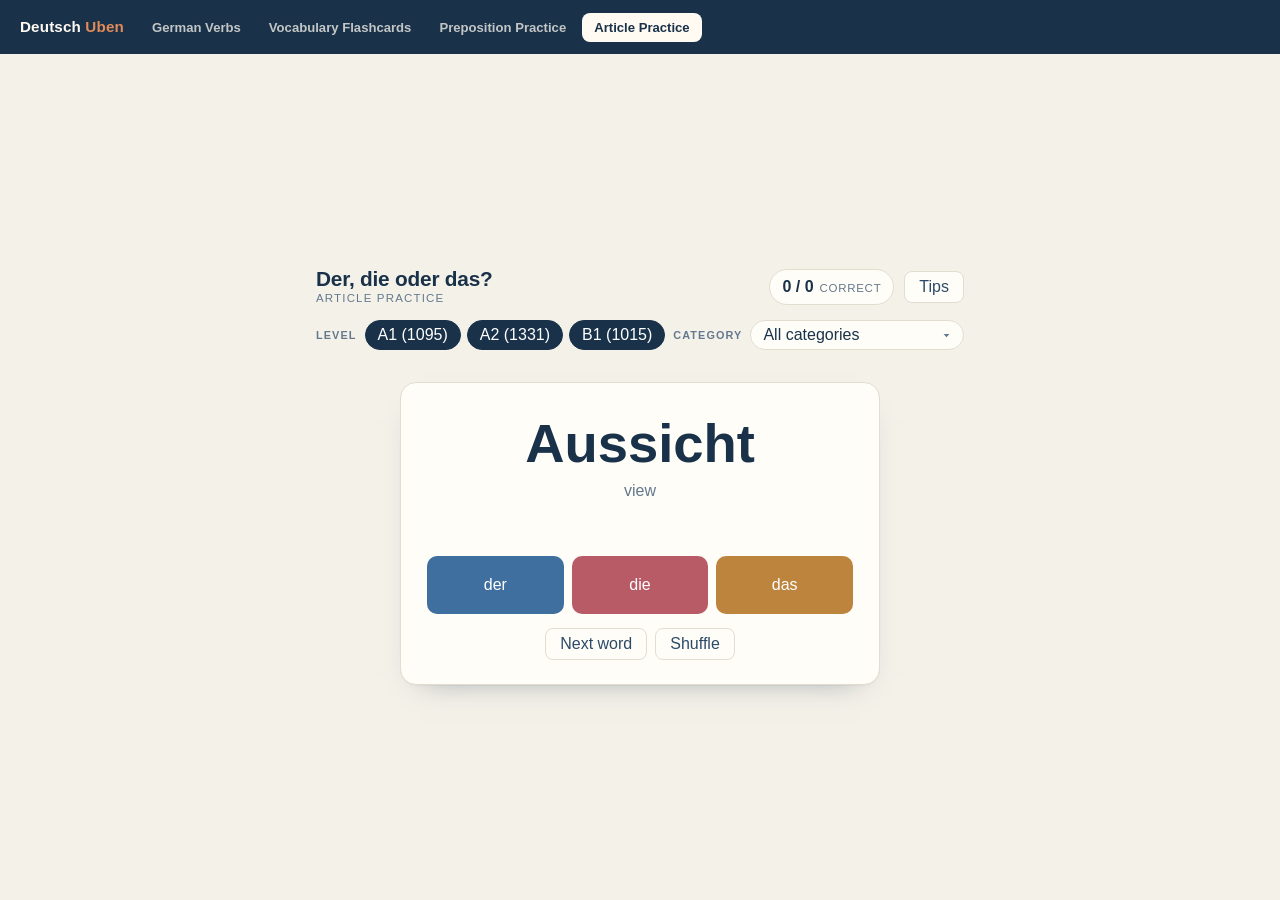
==== apps/articles.html @ 77124290 "ui improved" ====
<!doctype html>
<html lang="en">
<head>
  <meta charset="UTF-8">
  <meta name="viewport" content="width=device-width, initial-scale=1">
  <title>German Articles Practice</title>
  <link href="https://cdn.jsdelivr.net/npm/bootstrap@5.3.3/dist/css/bootstrap.min.css" rel="stylesheet">
<link rel="stylesheet" href="../shared/theme.css">
  <style>
    :root {
      --ink: var(--du-ink);
      --ink-soft: var(--du-ink-soft);
      --muted: var(--du-muted);
      --line: var(--du-line);
      --card: var(--du-surface);
      --accent: var(--du-action);
      --accent-dark: var(--du-action-dark);
      --success: var(--du-success);
      --article-der: var(--du-der);
      --article-die: var(--du-die);
      --article-das: var(--du-das);
      --shadow: var(--du-shadow);
    }

    * { box-sizing: border-box; }

    html, body { height: 100%; }

    body {
      margin: 0;
      height: 100dvh;
      overflow: hidden;
      display: flex;
      flex-direction: column;
    }

    /* ---- page shell: everything fits, nothing scrolls ---- */
    main {
      flex: 1;
      min-height: 0;
      width: 100%;
      max-width: 680px;
      margin: 0 auto;
      padding: clamp(10px, 2.2vh, 20px) 16px clamp(12px, 2.4vh, 22px);
      display: flex;
      flex-direction: column;
      justify-content: center;
      gap: clamp(8px, 1.6vh, 14px);
      overflow: hidden;
    }

    /* ---- top strip ---- */
    .topbar {
      flex: 0 0 auto;
      display: flex;
      align-items: center;
      justify-content: space-between;
      gap: 12px;
    }

    .page-title {
      margin: 0;
      font-size: clamp(1rem, 2.6vh, 1.3rem);
      font-weight: 700;
      letter-spacing: -.01em;
    }

    .page-title small {
      display: block;
      color: var(--muted);
      font-size: .72rem;
      font-weight: 400;
      letter-spacing: .1em;
      text-transform: uppercase;
    }

    .topbar-right { display: flex; align-items: center; gap: 10px; }

    .score {
      display: flex;
      align-items: baseline;
      gap: 6px;
      padding: 5px 12px;
      border: 1px solid var(--line);
      border-radius: 999px;
      background: var(--card);
      color: var(--muted);
      font-size: .72rem;
      letter-spacing: .06em;
      text-transform: uppercase;
    }

    .score strong { color: var(--ink); font-size: 1rem; letter-spacing: 0; }

    .ghost-btn {
      height: 32px;
      padding: 0 14px;
      display: inline-flex;
      align-items: center;
      border: 1px solid var(--line);
      border-radius: 8px;
      background: var(--card);
      color: var(--ink-soft);
      font: 600 .78rem inherit;
      white-space: nowrap;
      cursor: pointer;
      transition: border-color .15s, color .15s;
    }

    .ghost-btn:hover { border-color: var(--accent); color: var(--accent-dark); }

    /* ---- filters ---- */
    .filters {
      flex: 0 0 auto;
      display: flex;
      align-items: center;
      gap: 8px;
      flex-wrap: wrap;
    }

    .filter-label {
      color: var(--muted);
      font-size: .68rem;
      font-weight: 700;
      letter-spacing: .1em;
      text-transform: uppercase;
    }

    .levels { display: flex; gap: 6px; }

    .level-button {
      height: 30px;
      padding: 0 12px;
      display: inline-flex;
      align-items: center;
      border: 1px solid var(--line);
      border-radius: 999px;
      background: var(--card);
      color: var(--muted);
      font: 600 .74rem inherit;
      white-space: nowrap;
      cursor: pointer;
      transition: all .15s;
    }

    .level-button:hover { border-color: var(--ink-soft); color: var(--ink); }
    .level-button.active { background: var(--ink); border-color: var(--ink); color: #fff; }

    .category-select {
      flex: 1 1 180px;
      min-width: 150px;
      height: 30px;
      padding: 0 30px 0 12px;
      border: 1px solid var(--line);
      border-radius: 999px;
      background-color: var(--card);
      color: var(--ink);
      font: 600 .74rem inherit;
      cursor: pointer;
      appearance: none;
      background-image: url("data:image/svg+xml;utf8,<svg xmlns='http://www.w3.org/2000/svg' viewBox='0 0 20 20' fill='%2361798f'><path d='M5.5 7.5l4.5 5 4.5-5z'/></svg>");
      background-repeat: no-repeat;
      background-position: right 10px center;
      background-size: 13px;
    }

    .category-select:focus { outline: none; border-color: var(--accent); }

    /* ---- the card ---- */
    .card-area {
      flex: 0 1 auto;
      min-height: 0;
      margin-top: clamp(6px, 2vh, 18px);
      display: flex;
      align-items: center;
      justify-content: center;
    }

    .practice-card {
      flex: 0 1 auto;
      width: 100%;
      max-width: 480px;
      max-height: 100%;
      display: flex;
      flex-direction: column;
      padding: clamp(14px, 2.6vh, 26px) clamp(16px, 3vw, 26px);
      border: 1px solid var(--line);
      border-radius: 16px;
      background: var(--card);
      box-shadow: var(--shadow);
      text-align: center;
    }

    .word-zone {
      flex: 1 1 auto;
      min-height: clamp(84px, 15vh, 132px);
      display: flex;
      flex-direction: column;
      align-items: center;
      justify-content: center;
      gap: clamp(2px, .8vh, 8px);
      overflow: hidden;
    }

    .word {
      font-size: clamp(1.6rem, min(8vw, 6.4vh), 3.4rem);
      font-weight: 700;
      line-height: 1.08;
      overflow-wrap: anywhere;
    }

    .meaning {
      color: var(--muted);
      font-size: clamp(.82rem, 2vh, 1rem);
      line-height: 1.3;
    }

    .feedback {
      min-height: 1.4em;
      font-size: clamp(.78rem, 1.9vh, .95rem);
      font-weight: 700;
    }

    .feedback.correct { color: var(--success); }
    .feedback.wrong { color: var(--accent-dark); }

    .options {
      flex: 0 0 auto;
      display: grid;
      grid-template-columns: repeat(3, 1fr);
      gap: 8px;
      width: 100%;
      margin-top: clamp(10px, 2vh, 18px);
    }

    .article-option {
      height: clamp(42px, 7.2vh, 58px);
      display: inline-flex;
      align-items: center;
      justify-content: center;
      border: 0;
      border-radius: 10px;
      color: #fff;
      font: 700 clamp(.95rem, 2.4vh, 1.15rem) inherit;
      cursor: pointer;
      transition: filter .15s, transform .1s;
    }

    .article-option[data-article="der"] { background: var(--article-der); }
    .article-option[data-article="die"] { background: var(--article-die); }
    .article-option[data-article="das"] { background: var(--article-das); }
    .article-option:hover:not(:disabled) { filter: brightness(1.08); }
    .article-option:active:not(:disabled) { transform: translateY(1px); }
    .article-option:disabled { opacity: .5; cursor: default; }

    .card-actions {
      flex: 0 0 auto;
      display: flex;
      justify-content: center;
      gap: 8px;
      margin-top: clamp(8px, 1.6vh, 14px);
    }

    .tip-example { background: #f1e6d8; }
    .tip-item h3 { color: var(--ink); }

    @media (max-width: 480px) {
      .site-navbar { gap: 10px; }
      .topbar { flex-wrap: wrap; }
      .category-select { flex-basis: 100%; }
    }
  </style>
</head>
<body>
  <nav class="site-navbar" aria-label="Practice activities">
    <a class="site-brand" href="../index.html">Deutsch <span>Uben</span></a>
    <div class="site-links">
      <a class="site-link" href="verbs.html">German Verbs</a>
      <a class="site-link" href="vocab.html">Vocabulary Flashcards</a>
      <a class="site-link" href="prep.html">Preposition Practice</a>
      <a class="site-link active" href="articles.html">Article Practice</a>
    </div>
  </nav>
  <script>if (window.top !== window.self) document.currentScript.previousElementSibling.style.display = "none";</script>

  <main>
    <div class="topbar">
      <h1 class="page-title">Der, die oder das?<small>Article practice</small></h1>
      <div class="topbar-right">
        <span class="score"><strong id="score">0 / 0</strong>correct</span>
        <button class="ghost-btn" id="tipsButton" type="button">Tips</button>
      </div>
    </div>

    <div class="filters" aria-label="Article practice filters">
      <span class="filter-label">Level</span>
      <div class="levels" id="levels"></div>
      <span class="filter-label">Category</span>
      <select class="category-select" id="category" aria-label="Category"></select>
    </div>

    <div class="card-area">
      <section class="practice-card" aria-live="polite">
        <div class="word-zone">
          <div class="word" id="word">Loading...</div>
          <div class="meaning" id="meaning"></div>
          <div class="feedback" id="feedback"></div>
        </div>
        <div class="options" id="options">
          <button class="article-option" data-article="der" type="button">der</button>
          <button class="article-option" data-article="die" type="button">die</button>
          <button class="article-option" data-article="das" type="button">das</button>
        </div>
        <div class="card-actions">
          <button class="ghost-btn" id="next" type="button">Next word</button>
          <button class="ghost-btn" id="shuffle" type="button">Shuffle</button>
        </div>
      </section>
    </div>
  </main>

  <div class="modal fade" id="tipsModal" tabindex="-1" aria-labelledby="tipsTitle" aria-hidden="true">
    <div class="modal-dialog modal-dialog-scrollable modal-dialog-centered modal-lg">
      <div class="modal-content">
        <div class="modal-header">
          <h2 class="modal-title h5" id="tipsTitle">Remembering German articles</h2>
          <button type="button" class="btn-close" data-bs-dismiss="modal" aria-label="Close"></button>
        </div>
        <div class="modal-body" id="tipsList"></div>
      </div>
    </div>
  </div>

  <script src="https://cdn.jsdelivr.net/npm/bootstrap@5.3.3/dist/js/bootstrap.bundle.min.js"></script>
  <script>
    function loadJson(path) {
      const request = new XMLHttpRequest();
      request.open("GET", path, false);
      request.send(null);
      if (request.status !== 200 && request.status !== 0) throw new Error("Could not load " + path);
      return JSON.parse(request.responseText);
    }

    const nouns = loadJson("../data/vocabulary.json").filter((card) =>
      card.type === "noun" && ["der", "die", "das"].includes(card.article)
    );
    const articleTips = loadJson("../data/article-tips.json");
    const levels = ["A1", "A2", "B1"];
    const categoryLabels = {
      general: "General", food: "Food & Drink", travel_transport: "Travel & Transport",
      shopping_clothing: "Shopping & Clothing", home_living: "Home & Living",
      work_office: "Work & Office", tech_media: "Tech & Media", school_education: "School & Education",
      sports_leisure: "Sports & Leisure", colors: "Colors", body_parts: "Body Parts",
      fruits_vegetables: "Fruits & Vegetables", time_seasons: "Time & Seasons",
      countries: "Countries", language: "Language", communication: "Communication",
      emotions_personality: "Emotions", events_celebrations: "Events & Celebrations", health: "Health",
      nationality: "Nationality", nature_animals: "Nature & Animals", numbers: "Numbers",
      people_relationships: "People & Family"
    };
    const categories = [...new Set(nouns.map((card) => card.category))].sort((a, b) =>
      (categoryLabels[a] || a).localeCompare(categoryLabels[b] || b)
    );
    let activeLevels = levels.slice();
    let activeCategory = "ALL";
    const levelsElement = document.getElementById("levels");
    const categoryElement = document.getElementById("category");
    const tipsModal = new bootstrap.Modal(document.getElementById("tipsModal"));
    const wordElement = document.getElementById("word");
    const meaningElement = document.getElementById("meaning");
    const feedbackElement = document.getElementById("feedback");
    const scoreElement = document.getElementById("score");
    const optionElements = [...document.querySelectorAll(".article-option")];
    let deck = [];
    let index = 0;
    let correct = 0;
    let attempts = 0;
    let answered = false;

    function filteredNouns() {
      return nouns.filter((card) => {
        if (!activeLevels.includes(card.level)) return false;
        if (activeCategory === "COGNATE" && !card.cognate) return false;
        if (activeCategory === "OPPOSITE" && !card.opposite) return false;
        if (! ["ALL", "COGNATE", "OPPOSITE"].includes(activeCategory) && card.category !== activeCategory) return false;
        return true;
      });
    }

    function shuffle(items) {
      for (let i = items.length - 1; i > 0; i -= 1) {
        const j = Math.floor(Math.random() * (i + 1));
        [items[i], items[j]] = [items[j], items[i]];
      }
      return items;
    }

    function renderTips() {
      document.getElementById("tipsList").innerHTML = articleTips.map((item) =>
        '<article class="tip-item border-top pt-3 pb-3"><h3 class="h6">'+item.title+'</h3><p class="text-muted small">'+item.tip+'</p><div class="d-flex flex-wrap gap-2">'+
        item.examples.map((example) => '<span class="tip-example badge rounded-pill text-dark fw-normal px-3 py-2">'+example+'</span>').join("")+"</div></article>"
      ).join("");
    }

    function updateScore() {
      scoreElement.textContent = correct + " / " + attempts;
    }

    function renderCard() {
      if (!deck.length) {
        wordElement.textContent = "No words found";
        meaningElement.textContent = "Try another level or category.";
        feedbackElement.textContent = "";
        optionElements.forEach((button) => { button.disabled = true; });
        return;
      }
      const card = deck[index];
      answered = false;
      wordElement.textContent = card.stem;
      meaningElement.textContent = card.en;
      feedbackElement.textContent = "";
      feedbackElement.className = "feedback";
      optionElements.forEach((button) => { button.disabled = false; });
    }

    function answer(article) {
      if (answered) return;
      answered = true;
      const card = deck[index];
      attempts += 1;
      optionElements.forEach((button) => { button.disabled = true; });
      if (article === card.article) {
        correct += 1;
        feedbackElement.textContent = "Correct";
        feedbackElement.className = "feedback correct";
      } else {
        feedbackElement.textContent = "The answer is " + card.article;
        feedbackElement.className = "feedback wrong";
      }
      meaningElement.textContent = card.en;
      updateScore();
    }

    function nextWord() {
      index = (index + 1) % deck.length;
      renderCard();
    }

    function reshuffle() {
      deck = shuffle(filteredNouns());
      index = 0;
      renderCard();
    }

    function renderFilters() {
      levelsElement.innerHTML = "";
      levels.forEach((level) => {
        const button = document.createElement("button");
        button.className = "level-button" + (activeLevels.includes(level) ? " active" : "");
        button.type = "button";
        button.textContent = level + " (" + nouns.filter((card) => card.level === level).length + ")";
        button.addEventListener("click", () => {
          if (activeLevels.includes(level)) {
            if (activeLevels.length === 1) return;
            activeLevels = activeLevels.filter((item) => item !== level);
          } else {
            activeLevels.push(level);
          }
          renderFilters();
          reshuffle();
        });
        levelsElement.appendChild(button);
      });

      categoryElement.innerHTML = '<option value="ALL">All categories</option>' +
        '<option value="COGNATE">≈ Like English (cognates)</option>' +
        '<option value="OPPOSITE">↔ Words with Opposites</option>' +
        categories.map((category) => '<option value="'+category+'">'+(categoryLabels[category] || category)+'</option>').join("");
      categoryElement.value = activeCategory;
    }

    optionElements.forEach((button) => button.addEventListener("click", () => answer(button.dataset.article)));
    document.getElementById("next").addEventListener("click", nextWord);
    document.getElementById("shuffle").addEventListener("click", reshuffle);
    document.getElementById("tipsButton").addEventListener("click", () => tipsModal.show());
    categoryElement.addEventListener("change", () => {
      activeCategory = categoryElement.value;
      reshuffle();
    });
    renderFilters();
    renderTips();
    reshuffle();
  </script>
</body>
</html>
---- shared/theme.css ----
/* ============================================================
   Deutsch Uben - shared design system
   One palette, one type scale, one set of controls for every
   page. Load AFTER Bootstrap so these win where they overlap.
   ============================================================ */

:root {
  /* ---- ink & ground ---- */
  --du-ink: #19324a;
  --du-ink-deep: #12283c;
  --du-ink-soft: #2c4a67;
  --du-muted: #64798d;
  --du-faint: #8fa0b0;

  --du-paper: #f4f1e9;
  --du-surface: #fffdf8;
  --du-surface-2: #f7f3ea;
  --du-line: #e3ddd0;
  --du-line-strong: #cfc6b4;

  /* ---- accents ---- */
  --du-accent: #e28a58;         /* brand mark, on dark */
  --du-action: #c86b3c;         /* action, on light */
  --du-action-dark: #8f4327;
  --du-success: #2f7d62;
  --du-danger: #b5493f;

  /* ---- level colours (shared by every page) ---- */
  --du-a1: #2f7d62;
  --du-a2: #a8802c;
  --du-b1: #b0573f;
  --du-b2: #8f4327;

  /* ---- article / gender colours ---- */
  --du-der: #3f6f9f;
  --du-die: #b85b67;
  --du-das: #bd843e;

  /* ---- type ---- */
  --du-font: -apple-system, BlinkMacSystemFont, "Segoe UI", Roboto,
             "Helvetica Neue", Arial, sans-serif;
  --du-mono: ui-monospace, "Cascadia Mono", "Segoe UI Mono", Consolas,
             "Liberation Mono", monospace;

  /* ---- shape ---- */
  --du-r-sm: 8px;
  --du-r: 12px;
  --du-r-lg: 16px;
  --du-shadow: 0 1px 0 rgba(25, 50, 74, .04), 0 14px 30px -22px rgba(25, 50, 74, .5);
  --du-shadow-sm: 0 1px 2px rgba(25, 50, 74, .06);

  /* ---- control metrics ---- */
  --du-control-h: 34px;
  --du-control-h-sm: 30px;
}

/* ============================================================
   Base
   ============================================================ */

body {
  font-family: var(--du-font);
  color: var(--du-ink);
  background: var(--du-paper);
  -webkit-font-smoothing: antialiased;
}

/* ============================================================
   Site navigation (identical on every page)
   ============================================================ */

.site-navbar {
  width: 100%;
  min-height: 54px;
  padding: 7px 20px;
  background: var(--du-ink);
  display: flex;
  align-items: center;
  gap: 16px;
  flex-wrap: wrap;
  flex-shrink: 0;
  font-family: var(--du-font);
}

.site-brand {
  color: #fffaf2;
  font-size: .95rem;
  font-weight: 700;
  letter-spacing: .01em;
  text-decoration: none;
  white-space: nowrap;
}

.site-brand span { color: var(--du-accent); }
.site-brand:hover { color: #fff; }

.site-links { display: flex; gap: 4px; flex-wrap: wrap; }

.site-link {
  padding: 7px 12px;
  border-radius: var(--du-r-sm);
  color: rgba(255, 250, 242, .74);
  font: 600 .82rem var(--du-font);
  text-decoration: none;
  white-space: nowrap;
  transition: background .15s, color .15s;
}

.site-link:hover { background: rgba(255, 255, 255, .1); color: #fffaf2; }
.site-link.active { background: #fffaf2; color: var(--du-ink); }

/* ============================================================
   Micro label - the small uppercase caption before a control row
   ============================================================ */

.du-label {
  color: var(--du-muted);
  font-size: .68rem;
  font-weight: 700;
  letter-spacing: .1em;
  text-transform: uppercase;
  white-space: nowrap;
}

/* ============================================================
   Buttons
   ============================================================ */

.du-btn {
  display: inline-flex;
  align-items: center;
  justify-content: center;
  gap: 6px;
  height: var(--du-control-h);
  padding: 0 14px;
  border: 1px solid var(--du-line);
  border-radius: var(--du-r-sm);
  background: var(--du-surface);
  color: var(--du-ink-soft);
  font: 600 .82rem var(--du-font);
  line-height: 1;
  white-space: nowrap;
  cursor: pointer;
  transition: border-color .15s, background .15s, color .15s;
}

.du-btn:hover { border-color: var(--du-line-strong); color: var(--du-ink); }
.du-btn:active { transform: translateY(1px); }
.du-btn:disabled { opacity: .5; cursor: default; transform: none; }

.du-btn.is-sm { height: var(--du-control-h-sm); padding: 0 12px; font-size: .76rem; }

.du-btn.is-primary {
  background: var(--du-ink);
  border-color: var(--du-ink);
  color: #fffaf2;
}

.du-btn.is-primary:hover { background: var(--du-ink-deep); border-color: var(--du-ink-deep); color: #fff; }

.du-btn.is-accent {
  background: var(--du-action);
  border-color: var(--du-action);
  color: #fff;
}

.du-btn.is-accent:hover { background: var(--du-action-dark); border-color: var(--du-action-dark); }

/* ============================================================
   Pills - filter chips
   ============================================================ */

.du-pill {
  display: inline-flex;
  align-items: center;
  justify-content: center;
  height: var(--du-control-h-sm);
  padding: 0 12px;
  border: 1px solid var(--du-line);
  border-radius: 999px;
  background: var(--du-surface);
  color: var(--du-muted);
  font: 600 .75rem var(--du-font);
  line-height: 1;
  white-space: nowrap;
  cursor: pointer;
  transition: all .15s;
}

.du-pill:hover { border-color: var(--du-line-strong); color: var(--du-ink); }
.du-pill.is-active { background: var(--du-ink); border-color: var(--du-ink); color: #fff; }

/* ============================================================
   Fields
   ============================================================ */

.du-field {
  height: var(--du-control-h);
  padding: 0 12px;
  border: 1px solid var(--du-line);
  border-radius: var(--du-r-sm);
  background: var(--du-surface);
  color: var(--du-ink);
  font: 400 .85rem var(--du-font);
  outline: none;
  transition: border-color .15s;
}

.du-field:focus { border-color: var(--du-action); }
.du-field::placeholder { color: var(--du-faint); }

select.du-field {
  padding-right: 30px;
  font-weight: 600;
  cursor: pointer;
  appearance: none;
  background-image: url("data:image/svg+xml;utf8,<svg xmlns='http://www.w3.org/2000/svg' viewBox='0 0 20 20' fill='%2364798d'><path d='M5.5 7.5l4.5 5 4.5-5z'/></svg>");
  background-repeat: no-repeat;
  background-position: right 10px center;
  background-size: 13px;
}

/* ============================================================
   Surfaces
   ============================================================ */

.du-card {
  background: var(--du-surface);
  border: 1px solid var(--du-line);
  border-radius: var(--du-r-lg);
  box-shadow: var(--du-shadow);
}

/* ============================================================
   Level badges - same colours everywhere
   ============================================================ */

.du-level {
  display: inline-flex;
  align-items: center;
  padding: 2px 8px;
  border-radius: 999px;
  color: #fff;
  font: 700 .66rem var(--du-mono);
  letter-spacing: .04em;
}

.du-level.A1 { background: var(--du-a1); }
.du-level.A2 { background: var(--du-a2); }
.du-level.B1 { background: var(--du-b1); }
.du-level.B2 { background: var(--du-b2); }

/* ============================================================
   Bootstrap buttons - retuned to the palette.
   Bootstrap 5.3 drives every button from --bs-btn-* custom
   properties, so overriding those is enough.
   ============================================================ */

.btn-dark {
  --bs-btn-bg: var(--du-ink);
  --bs-btn-border-color: var(--du-ink);
  --bs-btn-hover-bg: var(--du-ink-deep);
  --bs-btn-hover-border-color: var(--du-ink-deep);
  --bs-btn-active-bg: var(--du-ink-deep);
  --bs-btn-active-border-color: var(--du-ink-deep);
}

.btn-primary {
  --bs-btn-bg: var(--du-ink);
  --bs-btn-border-color: var(--du-ink);
  --bs-btn-hover-bg: var(--du-ink-deep);
  --bs-btn-hover-border-color: var(--du-ink-deep);
  --bs-btn-active-bg: var(--du-ink-deep);
  --bs-btn-active-border-color: var(--du-ink-deep);
}

.btn-outline-secondary {
  --bs-btn-color: var(--du-ink-soft);
  --bs-btn-border-color: var(--du-line);
  --bs-btn-bg: var(--du-surface);
  --bs-btn-hover-bg: var(--du-surface-2);
  --bs-btn-hover-color: var(--du-ink);
  --bs-btn-hover-border-color: var(--du-line-strong);
  --bs-btn-active-bg: var(--du-ink);
  --bs-btn-active-border-color: var(--du-ink);
}

.btn:focus-visible { box-shadow: 0 0 0 .2rem rgba(200, 107, 60, .3); }

.form-control, .form-select {
  border-color: var(--du-line);
  background-color: var(--du-surface);
  color: var(--du-ink);
}

.form-control:focus, .form-select:focus {
  border-color: var(--du-action);
  box-shadow: 0 0 0 .2rem rgba(200, 107, 60, .18);
}

/* ============================================================
   Bootstrap modals - reskinned to match
   ============================================================ */

.modal-content {
  border: 1px solid var(--du-line);
  border-radius: var(--du-r-lg);
  background: var(--du-surface);
  color: var(--du-ink);
}

.modal-header, .modal-footer { border-color: var(--du-line); }
.modal-title { color: var(--du-ink); font-weight: 700; }

@media (max-width: 640px) {
  .site-navbar { gap: 10px; padding: 7px 14px; }
  .site-link { padding: 6px 10px; font-size: .78rem; }
}
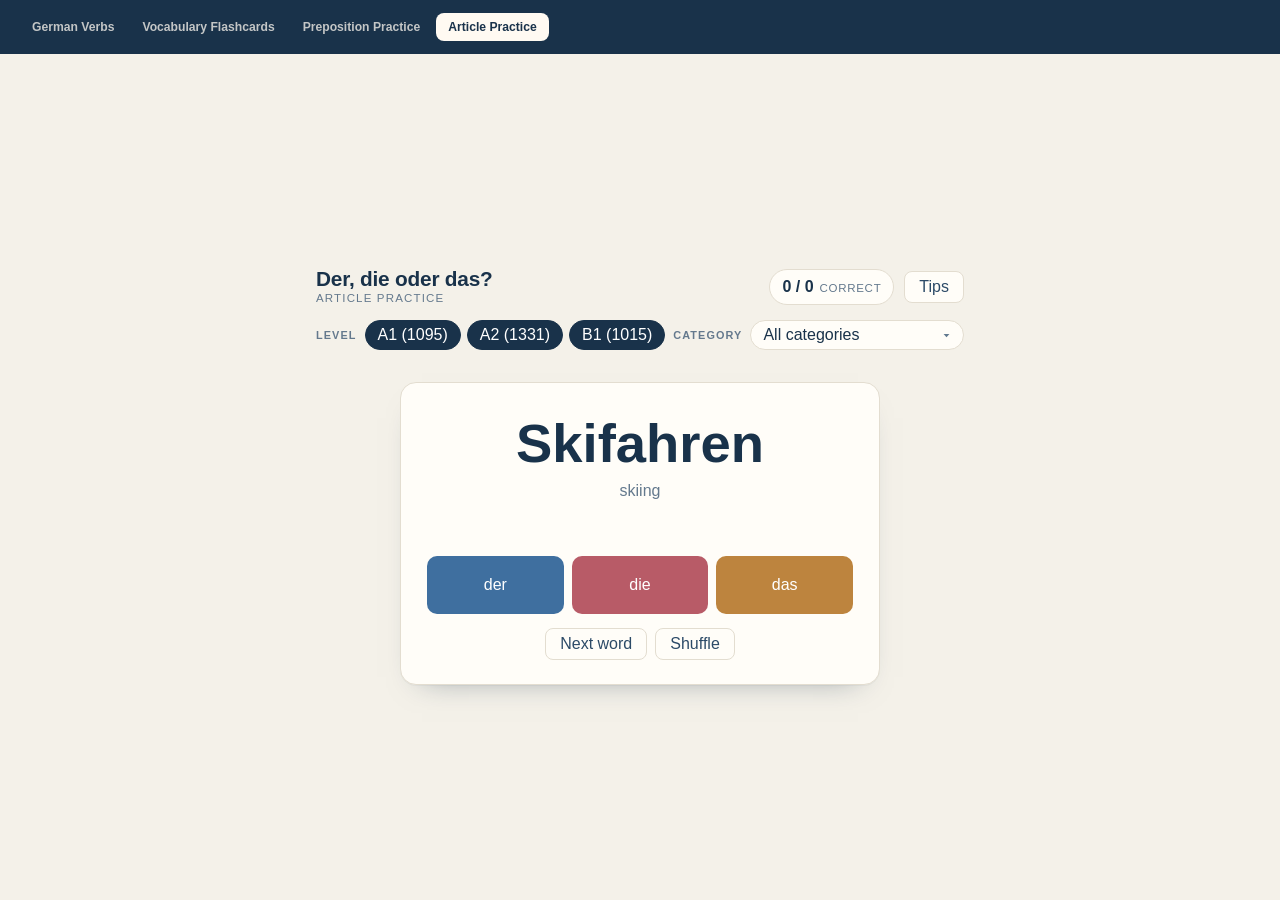
==== commit 7b5a5d0d: "update" ====
--- a/apps/articles.html
+++ b/apps/articles.html
@@ -273,7 +273,6 @@
 </head>
 <body>
   <nav class="site-navbar" aria-label="Practice activities">
-    <a class="site-brand" href="../index.html">Deutsch <span>Uben</span></a>
     <div class="site-links">
       <a class="site-link" href="verbs.html">German Verbs</a>
       <a class="site-link" href="vocab.html">Vocabulary Flashcards</a>
--- a/shared/theme.css
+++ b/shared/theme.css
@@ -100,7 +100,7 @@
   padding: 7px 12px;
   border-radius: var(--du-r-sm);
   color: rgba(255, 250, 242, .74);
-  font: 600 .82rem var(--du-font);
+  font: 600 .76rem var(--du-font);
   text-decoration: none;
   white-space: nowrap;
   transition: background .15s, color .15s;
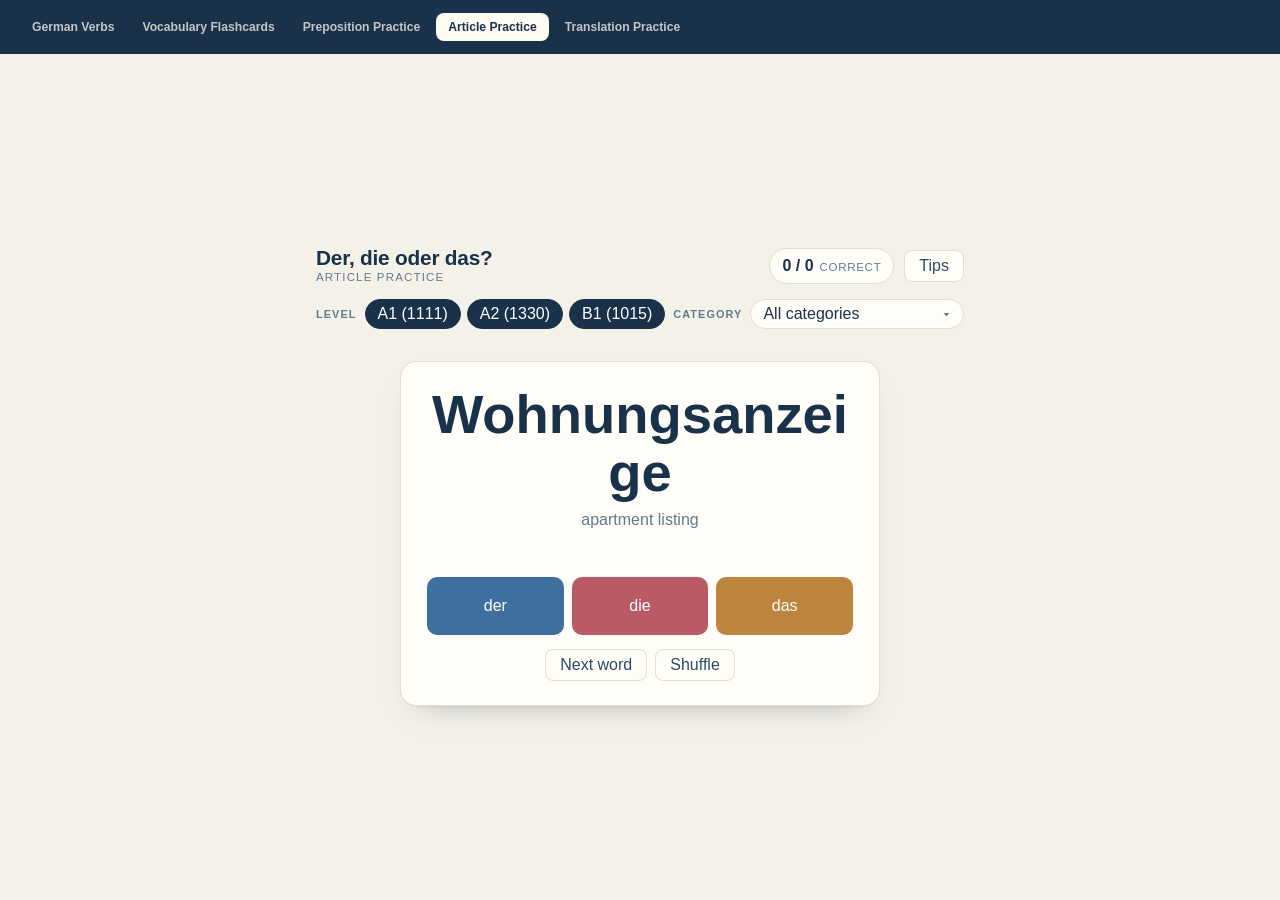
==== commit 9613d5ae: "updated" ====
--- a/apps/articles.html
+++ b/apps/articles.html
@@ -219,6 +219,7 @@
       min-height: 1.4em;
       font-size: clamp(.78rem, 1.9vh, .95rem);
       font-weight: 700;
+      white-space: pre-line;
     }
 
     .feedback.correct { color: var(--success); }
@@ -278,6 +279,7 @@
       <a class="site-link" href="vocab.html">Vocabulary Flashcards</a>
       <a class="site-link" href="prep.html">Preposition Practice</a>
       <a class="site-link active" href="articles.html">Article Practice</a>
+      <a class="site-link" href="translation.html">Translation Practice</a>
     </div>
   </nav>
   <script>if (window.top !== window.self) document.currentScript.previousElementSibling.style.display = "none";</script>
@@ -404,6 +406,20 @@
       scoreElement.textContent = correct + " / " + attempts;
     }
 
+    function articleReason(card) {
+      const word = card.stem.toLocaleLowerCase("de");
+      const endings = {
+        der: [["ling", "Words ending in -ling are masculine."], ["ismus", "Words ending in -ismus are masculine."], ["or", "Words ending in -or are masculine."], ["er", "Many person and occupation nouns ending in -er are masculine."]],
+        die: [["ung", "Words ending in -ung are feminine."], ["heit", "Words ending in -heit are feminine."], ["keit", "Words ending in -keit are feminine."], ["schaft", "Words ending in -schaft are feminine."], ["tät", "Words ending in -tät are feminine."], ["ion", "Words ending in -ion are feminine."], ["ik", "Words ending in -ik are feminine."], ["ei", "Words ending in -ei are feminine."], ["e", "Many non-compound nouns ending in -e are feminine."]],
+        das: [["chen", "Diminutives ending in -chen are neuter."], ["lein", "Diminutives ending in -lein are neuter."], ["tum", "Words ending in -tum are neuter."], ["ment", "Words ending in -ment are neuter."], ["um", "Many words ending in -um are neuter."]]
+      };
+      const match = endings[card.article].find(([ending]) => word.endsWith(ending));
+      if (match) return match[1];
+      if (card.article === "der" && card.category === "time_seasons") return "Days, months, seasons, and many time words are masculine.";
+      if (card.article === "das" && word.endsWith("en")) return "Infinitives used as nouns are neuter.";
+      return "There is no reliable ending rule here, so learn “" + card.article + " " + card.stem + "” as one vocabulary item.";
+    }
+
     function renderCard() {
       if (!deck.length) {
         wordElement.textContent = "No words found";
@@ -429,10 +445,10 @@
       optionElements.forEach((button) => { button.disabled = true; });
       if (article === card.article) {
         correct += 1;
-        feedbackElement.textContent = "Correct";
+        feedbackElement.textContent = "Correct\nReason: " + articleReason(card);
         feedbackElement.className = "feedback correct";
       } else {
-        feedbackElement.textContent = "The answer is " + card.article;
+        feedbackElement.textContent = "Incorrect — the answer is " + card.article + "\nReason: " + articleReason(card);
         feedbackElement.className = "feedback wrong";
       }
       meaningElement.textContent = card.en;
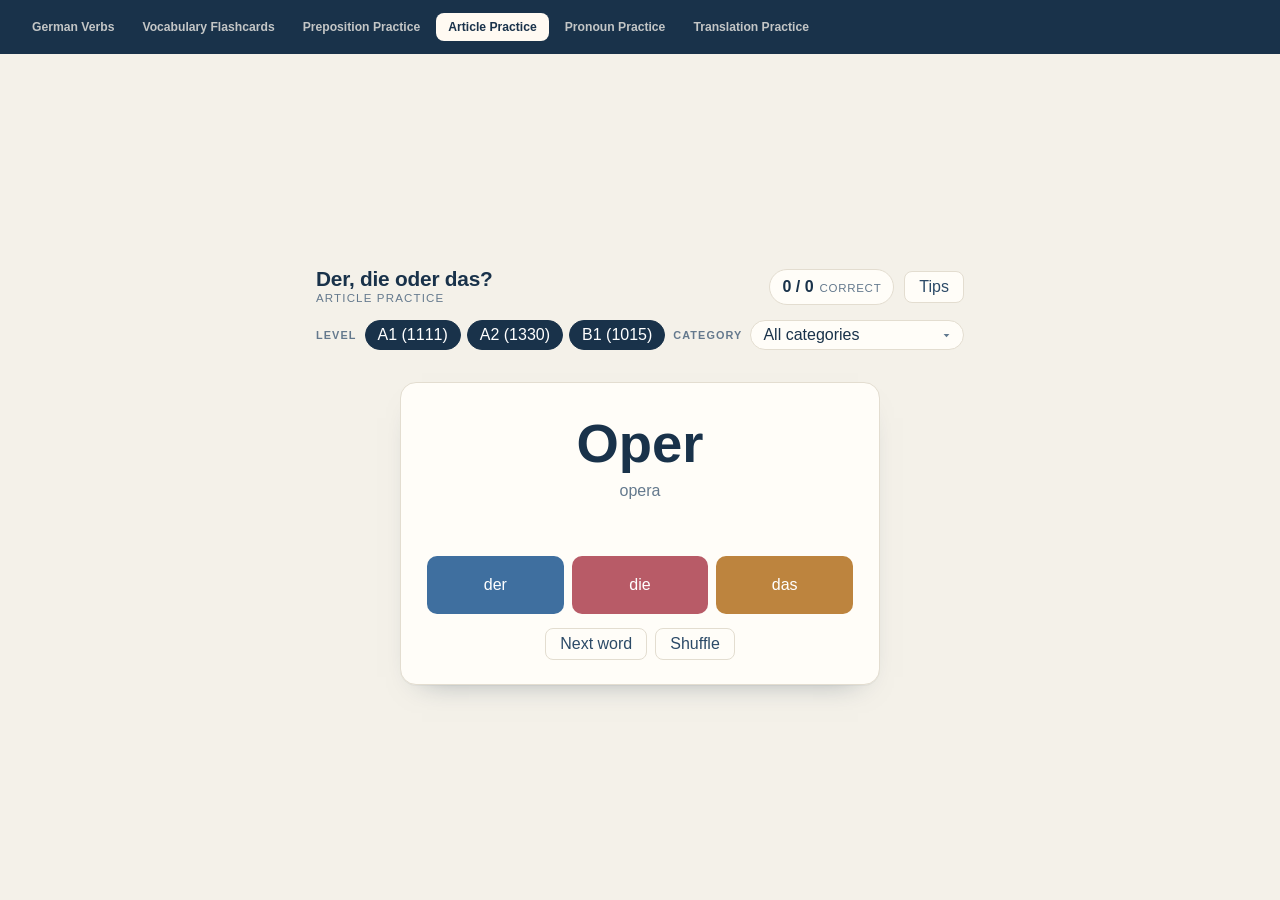
==== commit d0d289a0: "pronoun added" ====
--- a/apps/articles.html
+++ b/apps/articles.html
@@ -279,6 +279,7 @@
       <a class="site-link" href="vocab.html">Vocabulary Flashcards</a>
       <a class="site-link" href="prep.html">Preposition Practice</a>
       <a class="site-link active" href="articles.html">Article Practice</a>
+      <a class="site-link" href="pronouns.html">Pronoun Practice</a>
       <a class="site-link" href="translation.html">Translation Practice</a>
     </div>
   </nav>
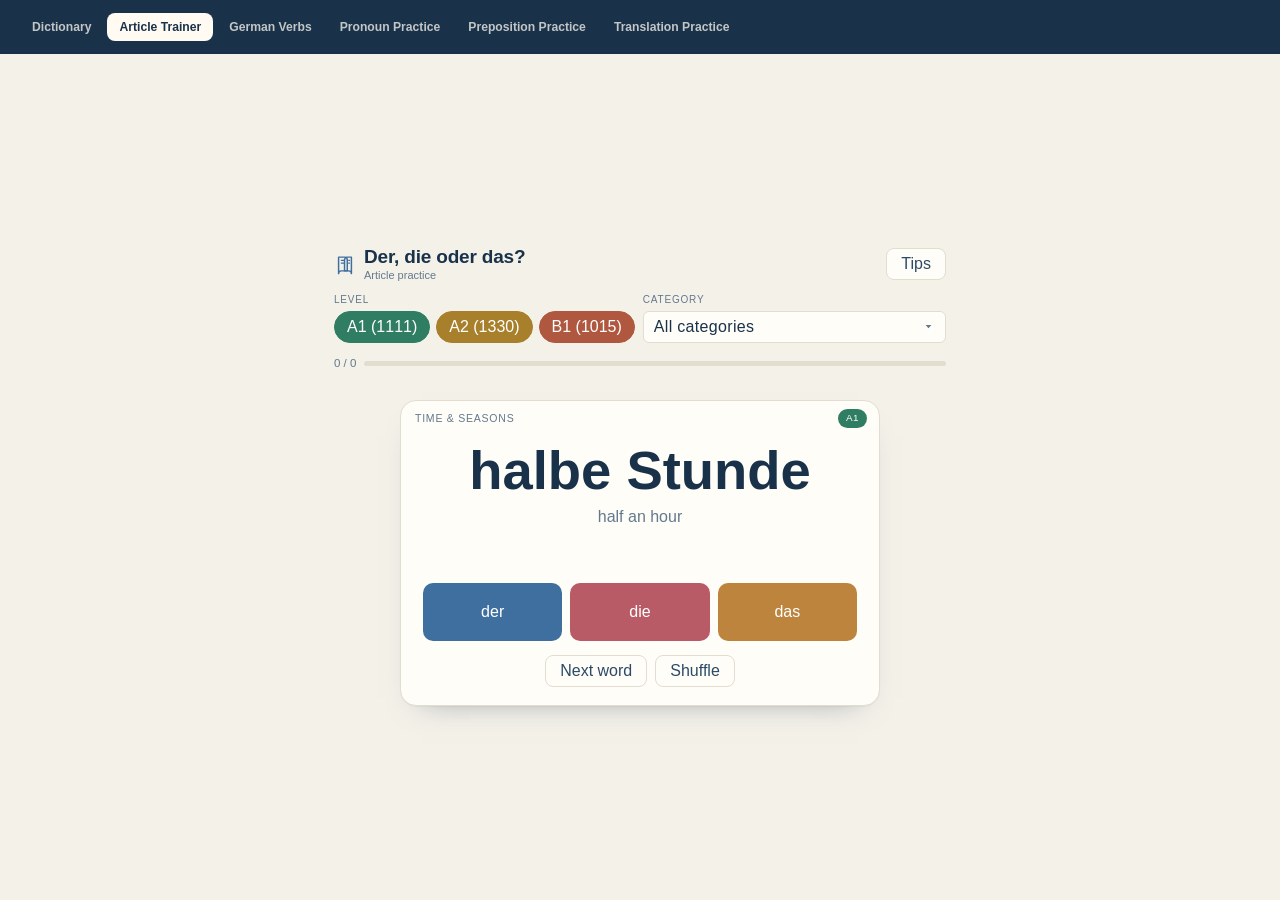
==== commit b5af86f4: "update" ====
--- a/apps/articles.html
+++ b/apps/articles.html
@@ -8,14 +8,20 @@
 <link rel="stylesheet" href="../shared/theme.css">
   <style>
     :root {
+      --paper: var(--du-paper);
       --ink: var(--du-ink);
       --ink-soft: var(--du-ink-soft);
       --muted: var(--du-muted);
       --line: var(--du-line);
       --card: var(--du-surface);
+      --rule: var(--du-line);
       --accent: var(--du-action);
       --accent-dark: var(--du-action-dark);
       --success: var(--du-success);
+      --bad: var(--du-danger);
+      --level-a1: var(--du-a1);
+      --level-a2: var(--du-a2);
+      --level-b1: var(--du-b1);
       --article-der: var(--du-der);
       --article-die: var(--du-die);
       --article-das: var(--du-das);
@@ -28,6 +34,8 @@
 
     body {
       margin: 0;
+      background: var(--paper);
+      color: var(--ink);
       height: 100dvh;
       overflow: hidden;
       display: flex;
@@ -39,13 +47,13 @@
       flex: 1;
       min-height: 0;
       width: 100%;
-      max-width: 680px;
+      max-width: 640px;
       margin: 0 auto;
-      padding: clamp(10px, 2.2vh, 20px) 16px clamp(12px, 2.4vh, 22px);
+      padding: 10px 14px 12px;
       display: flex;
       flex-direction: column;
       justify-content: center;
-      gap: clamp(8px, 1.6vh, 14px);
+      gap: 10px;
       overflow: hidden;
     }
 
@@ -60,44 +68,33 @@
 
     .page-title {
       margin: 0;
-      font-size: clamp(1rem, 2.6vh, 1.3rem);
+      font-size: 19px;
       font-weight: 700;
       letter-spacing: -.01em;
-    }
+      white-space: nowrap;
+      overflow: hidden;
+      text-overflow: ellipsis;
+    }
+
+    .brand { display: flex; align-items: center; gap: 8px; min-width: 0; }
+    .article-mark { display: inline-flex; width: 22px; height: 22px; flex-shrink: 0; color: var(--article-der); }
 
     .page-title small {
       display: block;
       color: var(--muted);
-      font-size: .72rem;
+      font-size: 11px;
       font-weight: 400;
-      letter-spacing: .1em;
-      text-transform: uppercase;
+      letter-spacing: 0;
     }
 
     .topbar-right { display: flex; align-items: center; gap: 10px; }
-
-    .score {
-      display: flex;
-      align-items: baseline;
-      gap: 6px;
-      padding: 5px 12px;
-      border: 1px solid var(--line);
-      border-radius: 999px;
-      background: var(--card);
-      color: var(--muted);
-      font-size: .72rem;
-      letter-spacing: .06em;
-      text-transform: uppercase;
-    }
-
-    .score strong { color: var(--ink); font-size: 1rem; letter-spacing: 0; }
 
     .ghost-btn {
       height: 32px;
       padding: 0 14px;
       display: inline-flex;
       align-items: center;
-      border: 1px solid var(--line);
+      border: 1.5px solid var(--line);
       border-radius: 8px;
       background: var(--card);
       color: var(--ink-soft);
@@ -107,64 +104,96 @@
       transition: border-color .15s, color .15s;
     }
 
-    .ghost-btn:hover { border-color: var(--accent); color: var(--accent-dark); }
-
-    /* ---- filters ---- */
+    .ghost-btn:hover { border-color: var(--ink-soft); color: var(--ink); }
+
+    /* ---- filters (mirrors the Dictionary page's filter-col layout) ---- */
     .filters {
       flex: 0 0 auto;
       display: flex;
-      align-items: center;
+      align-items: flex-start;
       gap: 8px;
       flex-wrap: wrap;
     }
 
+    .filter-col { flex: 1 1 0; min-width: 0; }
+    .filter-col.col-level { flex: 0 0 auto; }
+
     .filter-label {
+      display: block;
       color: var(--muted);
-      font-size: .68rem;
-      font-weight: 700;
-      letter-spacing: .1em;
+      font-size: .625rem;
+      letter-spacing: .08em;
       text-transform: uppercase;
-    }
-
-    .levels { display: flex; gap: 6px; }
+      margin-bottom: 4px;
+    }
+
+    .levels { display: flex; gap: 6px; flex-wrap: wrap; }
 
     .level-button {
-      height: 30px;
+      height: 32px;
       padding: 0 12px;
       display: inline-flex;
       align-items: center;
-      border: 1px solid var(--line);
+      border: 1.5px solid var(--line);
       border-radius: 999px;
       background: var(--card);
       color: var(--muted);
-      font: 600 .74rem inherit;
+      font: 600 .76rem inherit;
       white-space: nowrap;
       cursor: pointer;
       transition: all .15s;
     }
 
     .level-button:hover { border-color: var(--ink-soft); color: var(--ink); }
-    .level-button.active { background: var(--ink); border-color: var(--ink); color: #fff; }
+    .level-button[data-level="A1"].active { background: var(--level-a1); border-color: var(--level-a1); color: #fff; }
+    .level-button[data-level="A2"].active { background: var(--level-a2); border-color: var(--level-a2); color: #fff; }
+    .level-button[data-level="B1"].active { background: var(--level-b1); border-color: var(--level-b1); color: #fff; }
 
     .category-select {
-      flex: 1 1 180px;
-      min-width: 150px;
-      height: 30px;
-      padding: 0 30px 0 12px;
-      border: 1px solid var(--line);
-      border-radius: 999px;
+      width: 100%;
+      height: 32px;
+      padding: 0 30px 0 10px;
+      border: 1.5px solid var(--line);
+      border-radius: 6px;
       background-color: var(--card);
       color: var(--ink);
-      font: 600 .74rem inherit;
+      font: 400 .76rem inherit;
+      letter-spacing: .02em;
       cursor: pointer;
       appearance: none;
-      background-image: url("data:image/svg+xml;utf8,<svg xmlns='http://www.w3.org/2000/svg' viewBox='0 0 20 20' fill='%2361798f'><path d='M5.5 7.5l4.5 5 4.5-5z'/></svg>");
+      background-image: url("data:image/svg+xml;utf8,<svg xmlns='http://www.w3.org/2000/svg' viewBox='0 0 20 20' fill='%2364798d'><path d='M5.5 7.5l4.5 5 4.5-5z'/></svg>");
       background-repeat: no-repeat;
       background-position: right 10px center;
       background-size: 13px;
     }
 
     .category-select:focus { outline: none; border-color: var(--accent); }
+
+    /* ---- progress row (mirrors the Dictionary page's good/bad bar) ---- */
+    .progress-row {
+      flex: 0 0 auto;
+      display: flex;
+      align-items: center;
+      gap: 8px;
+      margin-top: 2px;
+      font-size: .72rem;
+      color: var(--muted);
+      white-space: nowrap;
+    }
+
+    .progress-row strong { color: var(--ink); }
+
+    .progress-track {
+      flex: 1;
+      height: 5px;
+      background: var(--line);
+      border-radius: 3px;
+      overflow: hidden;
+      display: flex;
+    }
+
+    .progress-fill-good { height: 100%; background: var(--success); }
+    .progress-fill-bad { height: 100%; background: var(--bad); opacity: .55; }
 
     /* ---- the card ---- */
     .card-area {
@@ -177,19 +206,46 @@
     }
 
     .practice-card {
+      position: relative;
       flex: 0 1 auto;
       width: 100%;
       max-width: 480px;
       max-height: 100%;
       display: flex;
       flex-direction: column;
-      padding: clamp(14px, 2.6vh, 26px) clamp(16px, 3vw, 26px);
-      border: 1px solid var(--line);
+      padding: 32px 22px 18px;
+      border: 1px solid var(--rule);
       border-radius: 16px;
       background: var(--card);
       box-shadow: var(--shadow);
       text-align: center;
     }
+
+    /* corner badges, mirroring the Dictionary flashcard's type-chip / level-chip */
+    .type-chip {
+      position: absolute;
+      top: 10px;
+      left: 14px;
+      font-size: .66rem;
+      letter-spacing: .07em;
+      text-transform: uppercase;
+      color: var(--muted);
+    }
+
+    .chip-row { position: absolute; top: 8px; right: 12px; display: flex; gap: 5px; align-items: center; }
+
+    .level-chip {
+      font-size: .62rem;
+      letter-spacing: .05em;
+      text-transform: uppercase;
+      color: #fff;
+      padding: 2px 8px;
+      border-radius: 10px;
+    }
+
+    .level-chip.A1 { background: var(--level-a1); }
+    .level-chip.A2 { background: var(--level-a2); }
+    .level-chip.B1 { background: var(--level-b1); }
 
     .word-zone {
       flex: 1 1 auto;
@@ -219,11 +275,44 @@
       min-height: 1.4em;
       font-size: clamp(.78rem, 1.9vh, .95rem);
       font-weight: 700;
-      white-space: pre-line;
     }
 
     .feedback.correct { color: var(--success); }
-    .feedback.wrong { color: var(--accent-dark); }
+    .feedback.wrong { color: var(--bad); }
+
+    /* article reveal pill, mirroring the Dictionary flashcard's article-pill */
+    .article-pill {
+      display: inline-block;
+      font-size: .78rem;
+      letter-spacing: .03em;
+      padding: 3px 10px;
+      border-radius: 20px;
+      margin-right: 4px;
+      color: #fff;
+      text-transform: lowercase;
+      vertical-align: middle;
+    }
+
+    .article-pill.der { background: var(--article-der); }
+    .article-pill.die { background: var(--article-die); }
+    .article-pill.das { background: var(--article-das); }
+
+    /* reason box, mirroring the Dictionary flashcard's example-box */
+    .reason-box {
+      margin-top: 8px;
+      padding: 8px 12px;
+      border-left: 3px solid var(--success);
+      background: rgba(0, 0, 0, .025);
+      border-radius: 4px;
+      text-align: left;
+      font-size: .78rem;
+      font-weight: 400;
+      color: var(--ink-soft);
+      line-height: 1.4;
+      width: 100%;
+    }
+
+    .reason-box.wrong { border-left-color: var(--bad); }
 
     .options {
       flex: 0 0 auto;
@@ -262,24 +351,28 @@
       margin-top: clamp(8px, 1.6vh, 14px);
     }
 
-    .tip-example { background: #f1e6d8; }
+    .tip-example { background: rgba(185, 138, 47, .14); color: #8a6a1f; }
     .tip-item h3 { color: var(--ink); }
+
+    #tipsModal .modal-content { border-radius: 10px; background: var(--card); }
+    #tipsModal .modal-title { font-family: var(--du-font); }
 
     @media (max-width: 480px) {
       .site-navbar { gap: 10px; }
       .topbar { flex-wrap: wrap; }
-      .category-select { flex-basis: 100%; }
+      .filters { gap: 6px; }
+      .filter-col.col-level { flex: 1 0 100%; }
     }
   </style>
 </head>
 <body>
   <nav class="site-navbar" aria-label="Practice activities">
     <div class="site-links">
+      <a class="site-link" href="vocab.html">Dictionary</a>
+      <a class="site-link active" href="articles.html">Article Trainer</a>
       <a class="site-link" href="verbs.html">German Verbs</a>
-      <a class="site-link" href="vocab.html">Vocabulary Flashcards</a>
+      <a class="site-link" href="pronouns.html">Pronoun Practice</a>
       <a class="site-link" href="prep.html">Preposition Practice</a>
-      <a class="site-link active" href="articles.html">Article Practice</a>
-      <a class="site-link" href="pronouns.html">Pronoun Practice</a>
       <a class="site-link" href="translation.html">Translation Practice</a>
     </div>
   </nav>
@@ -287,22 +380,42 @@
 
   <main>
     <div class="topbar">
-      <h1 class="page-title">Der, die oder das?<small>Article practice</small></h1>
+      <div class="brand">
+        <svg class="article-mark" viewBox="0 0 24 24" fill="none" aria-hidden="true">
+          <path d="M5 4.5h6.5a3 3 0 0 1 3 3v12H8a3 3 0 0 0-3 3V4.5Z" stroke="currentColor" stroke-width="1.6" stroke-linejoin="round"/>
+          <path d="M19 4.5h-4.5a3 3 0 0 0-3 3v12H16a3 3 0 0 1 3 3V4.5Z" stroke="currentColor" stroke-width="1.6" stroke-linejoin="round"/>
+          <path d="M8 8h3M8 11h3M16 8h1M16 11h1" stroke="currentColor" stroke-width="1.4" stroke-linecap="round"/>
+        </svg>
+        <h1 class="page-title">Der, die oder das?<small>Article practice</small></h1>
+      </div>
       <div class="topbar-right">
-        <span class="score"><strong id="score">0 / 0</strong>correct</span>
         <button class="ghost-btn" id="tipsButton" type="button">Tips</button>
       </div>
     </div>
 
     <div class="filters" aria-label="Article practice filters">
-      <span class="filter-label">Level</span>
-      <div class="levels" id="levels"></div>
-      <span class="filter-label">Category</span>
-      <select class="category-select" id="category" aria-label="Category"></select>
+      <div class="filter-col col-level">
+        <span class="filter-label">Level</span>
+        <div class="levels" id="levels"></div>
+      </div>
+      <div class="filter-col">
+        <span class="filter-label">Category</span>
+        <select class="category-select" id="category" aria-label="Category"></select>
+      </div>
+    </div>
+
+    <div class="progress-row">
+      <span id="score">0 / 0</span>
+      <div class="progress-track">
+        <div class="progress-fill-good" id="fillGood" style="width:0%"></div>
+        <div class="progress-fill-bad" id="fillBad" style="width:0%"></div>
+      </div>
     </div>
 
     <div class="card-area">
       <section class="practice-card" aria-live="polite">
+        <span class="type-chip" id="typeChip"></span>
+        <div class="chip-row"><span class="level-chip" id="levelChip"></span></div>
         <div class="word-zone">
           <div class="word" id="word">Loading...</div>
           <div class="meaning" id="meaning"></div>
@@ -405,6 +518,9 @@
 
     function updateScore() {
       scoreElement.textContent = correct + " / " + attempts;
+      const wrong = attempts - correct;
+      document.getElementById("fillGood").style.width = (attempts ? (correct / attempts * 100) : 0) + "%";
+      document.getElementById("fillBad").style.width = (attempts ? (wrong / attempts * 100) : 0) + "%";
     }
 
     function articleReason(card) {
@@ -421,11 +537,17 @@
       return "There is no reliable ending rule here, so learn “" + card.article + " " + card.stem + "” as one vocabulary item.";
     }
 
+    const typeChipElement = document.getElementById("typeChip");
+    const levelChipElement = document.getElementById("levelChip");
+
     function renderCard() {
       if (!deck.length) {
         wordElement.textContent = "No words found";
         meaningElement.textContent = "Try another level or category.";
         feedbackElement.textContent = "";
+        typeChipElement.textContent = "";
+        levelChipElement.textContent = "";
+        levelChipElement.className = "level-chip";
         optionElements.forEach((button) => { button.disabled = true; });
         return;
       }
@@ -435,6 +557,9 @@
       meaningElement.textContent = card.en;
       feedbackElement.textContent = "";
       feedbackElement.className = "feedback";
+      typeChipElement.textContent = categoryLabels[card.category] || card.category;
+      levelChipElement.textContent = card.level;
+      levelChipElement.className = "level-chip " + card.level;
       optionElements.forEach((button) => { button.disabled = false; });
     }
 
@@ -444,14 +569,13 @@
       const card = deck[index];
       attempts += 1;
       optionElements.forEach((button) => { button.disabled = true; });
-      if (article === card.article) {
-        correct += 1;
-        feedbackElement.textContent = "Correct\nReason: " + articleReason(card);
-        feedbackElement.className = "feedback correct";
-      } else {
-        feedbackElement.textContent = "Incorrect — the answer is " + card.article + "\nReason: " + articleReason(card);
-        feedbackElement.className = "feedback wrong";
-      }
+      const isCorrect = article === card.article;
+      if (isCorrect) correct += 1;
+      feedbackElement.className = "feedback " + (isCorrect ? "correct" : "wrong");
+      feedbackElement.innerHTML =
+        '<span class="article-pill ' + card.article + '">' + card.article + "</span>" +
+        (isCorrect ? "Correct!" : "Incorrect — it's " + card.article + " " + card.stem) +
+        '<div class="reason-box' + (isCorrect ? "" : " wrong") + '">' + articleReason(card) + "</div>";
       meaningElement.textContent = card.en;
       updateScore();
     }
@@ -473,6 +597,7 @@
         const button = document.createElement("button");
         button.className = "level-button" + (activeLevels.includes(level) ? " active" : "");
         button.type = "button";
+        button.dataset.level = level;
         button.textContent = level + " (" + nouns.filter((card) => card.level === level).length + ")";
         button.addEventListener("click", () => {
           if (activeLevels.includes(level)) {
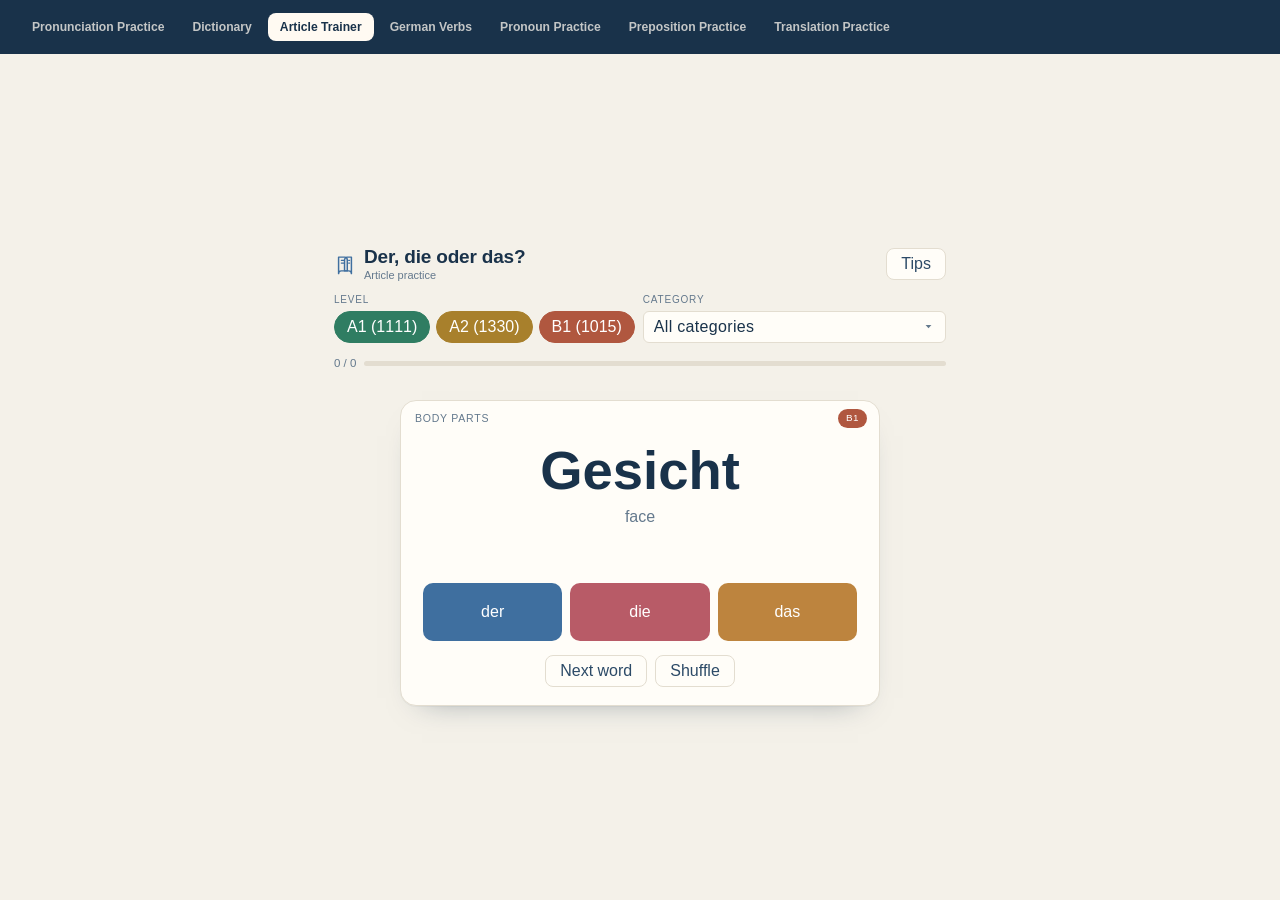
==== commit a0264866: "pronun" ====
--- a/apps/articles.html
+++ b/apps/articles.html
@@ -368,6 +368,7 @@
 <body>
   <nav class="site-navbar" aria-label="Practice activities">
     <div class="site-links">
+      <a class="site-link" href="pronunciation.html">Pronunciation Practice</a>
       <a class="site-link" href="vocab.html">Dictionary</a>
       <a class="site-link active" href="articles.html">Article Trainer</a>
       <a class="site-link" href="verbs.html">German Verbs</a>
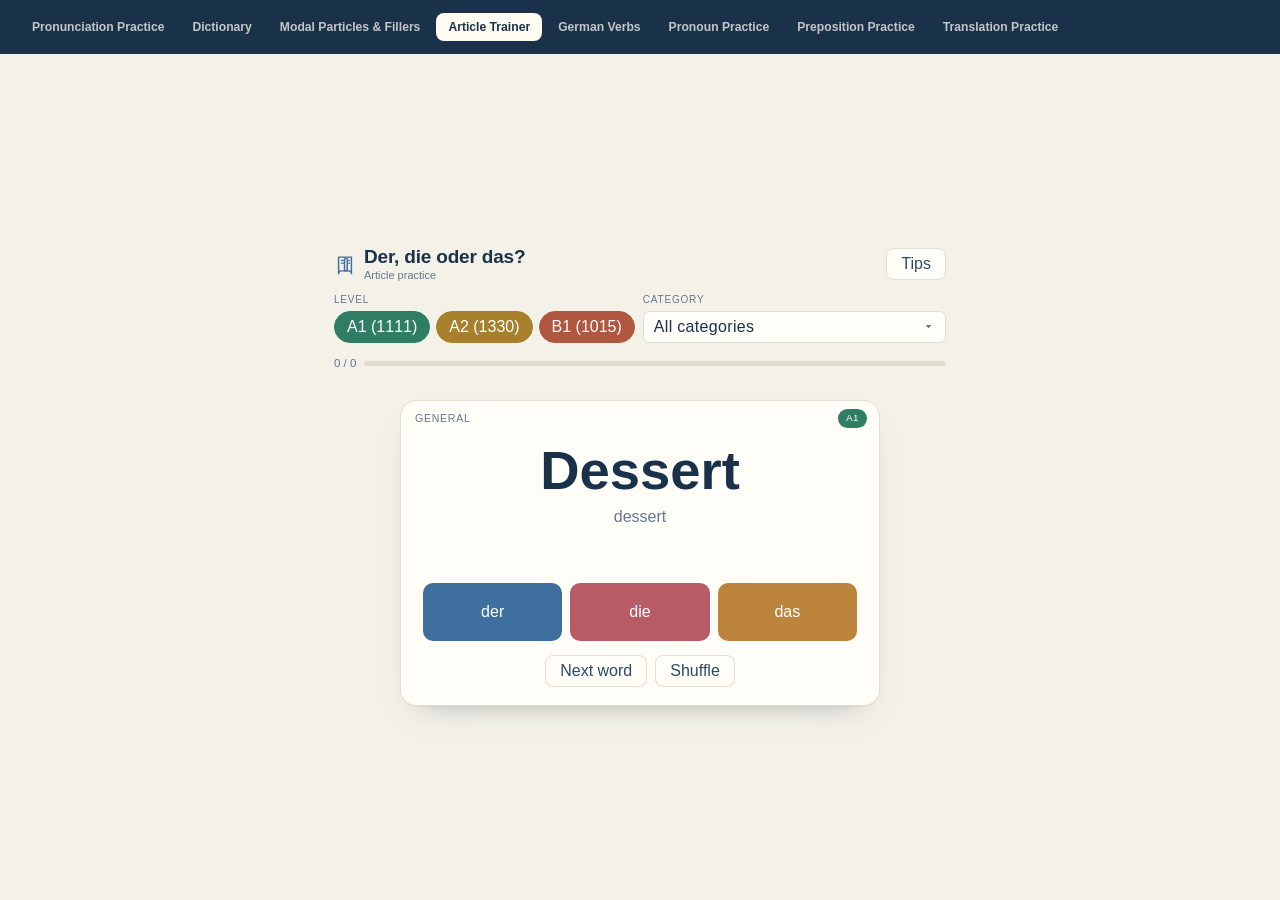
==== commit 9aa39792: "modal" ====
--- a/apps/articles.html
+++ b/apps/articles.html
@@ -370,6 +370,7 @@
     <div class="site-links">
       <a class="site-link" href="pronunciation.html">Pronunciation Practice</a>
       <a class="site-link" href="vocab.html">Dictionary</a>
+      <a class="site-link" href="particles.html">Modal Particles &amp; Fillers</a>
       <a class="site-link active" href="articles.html">Article Trainer</a>
       <a class="site-link" href="verbs.html">German Verbs</a>
       <a class="site-link" href="pronouns.html">Pronoun Practice</a>
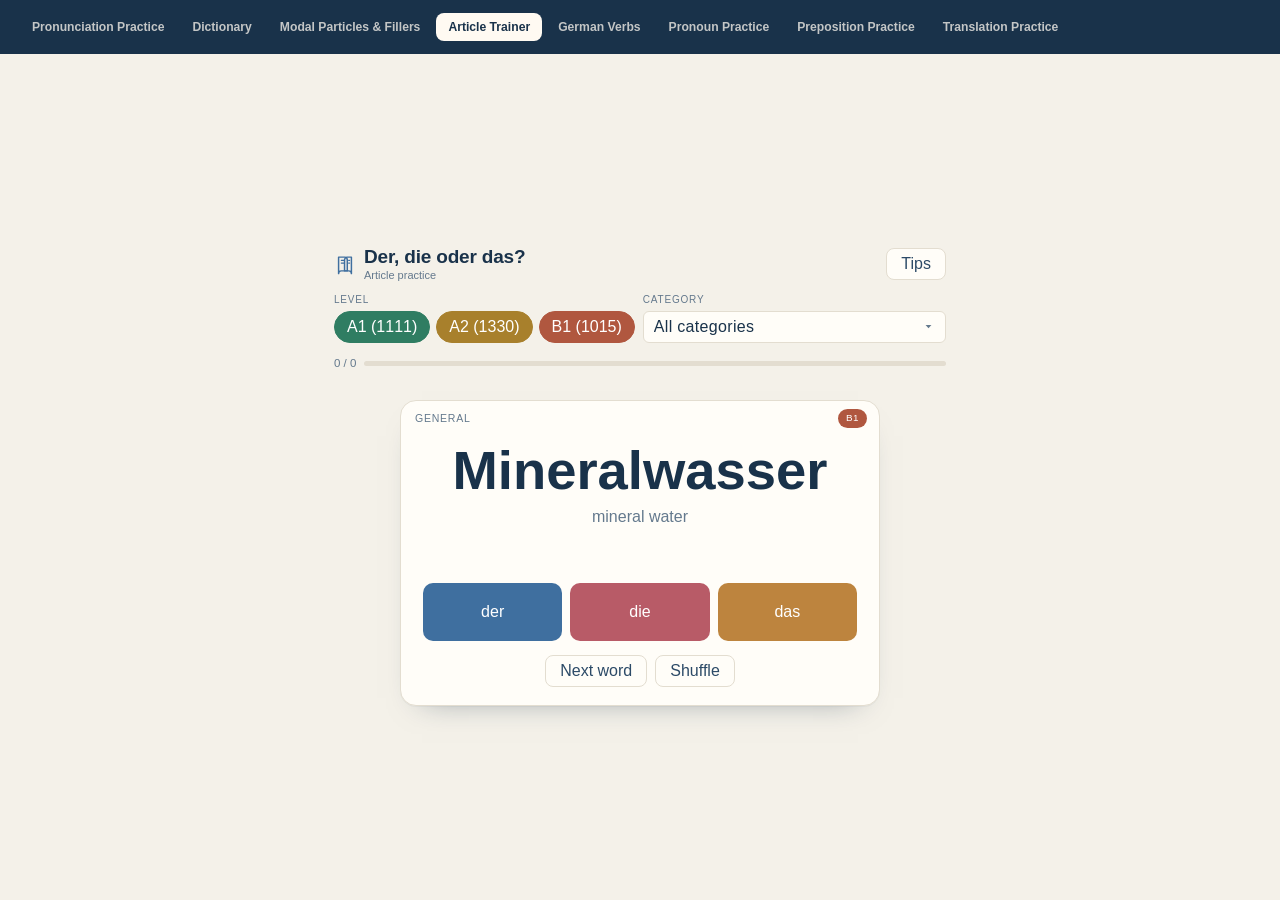
==== commit e0433941: "pronoun" ====
--- a/apps/articles.html
+++ b/apps/articles.html
@@ -352,7 +352,21 @@
     }
 
     .tip-example { background: rgba(185, 138, 47, .14); color: #8a6a1f; }
-    .tip-item h3 { color: var(--ink); }
+
+    .tip-group { padding: 14px 16px; border-radius: 10px; margin-bottom: 14px; border: 1px solid var(--rule); border-left-width: 4px; background: var(--card); }
+    .tip-group:last-child { margin-bottom: 0; }
+    .tip-group-der { border-left-color: var(--article-der); }
+    .tip-group-die { border-left-color: var(--article-die); }
+    .tip-group-das { border-left-color: var(--article-das); }
+    .tip-group-strategy { border-left-color: var(--ink-soft); }
+    .tip-group-title { font-family: var(--du-font); font-weight: 700; font-size: 1rem; margin-bottom: 8px; }
+    .tip-group-der .tip-group-title { color: var(--article-der); }
+    .tip-group-die .tip-group-title { color: var(--article-die); }
+    .tip-group-das .tip-group-title { color: var(--article-das); }
+    .tip-group-strategy .tip-group-title { color: var(--ink-soft); }
+    .tip-mnemonic { font-size: .85rem; font-weight: 600; color: var(--ink); background: rgba(0, 0, 0, .035); padding: 8px 12px; border-radius: 8px; margin: 0 0 12px; line-height: 1.4; }
+    .tip-rule { margin-bottom: 12px; }
+    .tip-rule:last-child { margin-bottom: 0; }
 
     #tipsModal .modal-content { border-radius: 10px; background: var(--card); }
     #tipsModal .modal-title { font-family: var(--du-font); }
@@ -367,7 +381,8 @@
 </head>
 <body>
   <nav class="site-navbar" aria-label="Practice activities">
-    <div class="site-links">
+    <button class="site-nav-toggle" id="siteNavToggle" type="button" aria-expanded="false" aria-controls="siteNavLinks" aria-label="Toggle navigation"><span></span><span></span><span></span></button>
+    <div class="site-links" id="siteNavLinks">
       <a class="site-link" href="pronunciation.html">Pronunciation Practice</a>
       <a class="site-link" href="vocab.html">Dictionary</a>
       <a class="site-link" href="particles.html">Modal Particles &amp; Fillers</a>
@@ -379,6 +394,7 @@
     </div>
   </nav>
   <script>if (window.top !== window.self) document.currentScript.previousElementSibling.style.display = "none";</script>
+  <script>(function () { var t = document.getElementById('siteNavToggle'), l = document.getElementById('siteNavLinks'); if (!t || !l) return; t.addEventListener('click', function () { var open = l.classList.toggle('is-open'); t.classList.toggle('is-active', open); t.setAttribute('aria-expanded', open ? 'true' : 'false'); }); })();</script>
 
   <main>
     <div class="topbar">
@@ -511,11 +527,32 @@
       return items;
     }
 
+    function exampleChips(examples) {
+      return '<div class="d-flex flex-wrap gap-2">' +
+        examples.map((example) => '<span class="tip-example badge rounded-pill text-dark fw-normal px-3 py-2">' + example + '</span>').join("") +
+        '</div>';
+    }
+
     function renderTips() {
-      document.getElementById("tipsList").innerHTML = articleTips.map((item) =>
-        '<article class="tip-item border-top pt-3 pb-3"><h3 class="h6">'+item.title+'</h3><p class="text-muted small">'+item.tip+'</p><div class="d-flex flex-wrap gap-2">'+
-        item.examples.map((example) => '<span class="tip-example badge rounded-pill text-dark fw-normal px-3 py-2">'+example+'</span>').join("")+"</div></article>"
+      const groupsHtml = articleTips.articleGroups.map((group) =>
+        '<section class="tip-group tip-group-' + group.article + '">' +
+          '<h3 class="tip-group-title">' + group.label + '</h3>' +
+          '<p class="tip-mnemonic">💡 ' + group.mnemonic + '</p>' +
+          group.rules.map((rule) =>
+            '<div class="tip-rule"><p class="text-muted small mb-2">' + rule.tip + '</p>' + exampleChips(rule.examples) + '</div>'
+          ).join("") +
+        '</section>'
       ).join("");
+
+      const strategiesHtml =
+        '<section class="tip-group tip-group-strategy">' +
+          '<h3 class="tip-group-title">General strategies</h3>' +
+          articleTips.strategies.map((item) =>
+            '<div class="tip-rule"><p class="fw-semibold mb-1 small">' + item.title + '</p><p class="text-muted small mb-2">' + item.tip + '</p>' + exampleChips(item.examples) + '</div>'
+          ).join("") +
+        '</section>';
+
+      document.getElementById("tipsList").innerHTML = groupsHtml + strategiesHtml;
     }
 
     function updateScore() {
--- a/shared/theme.css
+++ b/shared/theme.css
@@ -108,6 +108,53 @@
 
 .site-link:hover { background: rgba(255, 255, 255, .1); color: #fffaf2; }
 .site-link.active { background: #fffaf2; color: var(--du-ink); }
+
+.site-nav-toggle {
+  display: none;
+  flex-direction: column;
+  align-items: center;
+  justify-content: center;
+  gap: 4px;
+  width: 34px;
+  height: 34px;
+  padding: 0;
+  margin-left: auto;
+  flex-shrink: 0;
+  border: 1.5px solid rgba(255, 250, 242, .35);
+  border-radius: var(--du-r-sm);
+  background: transparent;
+  cursor: pointer;
+}
+
+.site-nav-toggle:hover { border-color: rgba(255, 250, 242, .65); }
+
+.site-nav-toggle span {
+  display: block;
+  width: 18px;
+  height: 2px;
+  background: #fffaf2;
+  border-radius: 2px;
+  transition: transform .2s ease, opacity .15s ease;
+}
+
+.site-nav-toggle.is-active span:nth-child(1) { transform: translateY(6px) rotate(45deg); }
+.site-nav-toggle.is-active span:nth-child(2) { opacity: 0; }
+.site-nav-toggle.is-active span:nth-child(3) { transform: translateY(-6px) rotate(-45deg); }
+
+@media (max-width: 860px) {
+  .site-navbar { flex-wrap: nowrap; }
+  .site-nav-toggle { display: flex; }
+  .site-links {
+    display: none;
+    width: 100%;
+    flex-basis: 100%;
+    flex-direction: column;
+    gap: 2px;
+    margin-top: 8px;
+  }
+  .site-links.is-open { display: flex; }
+  .site-link { padding: 10px 12px; }
+}
 
 /* ============================================================
    Micro label - the small uppercase caption before a control row
